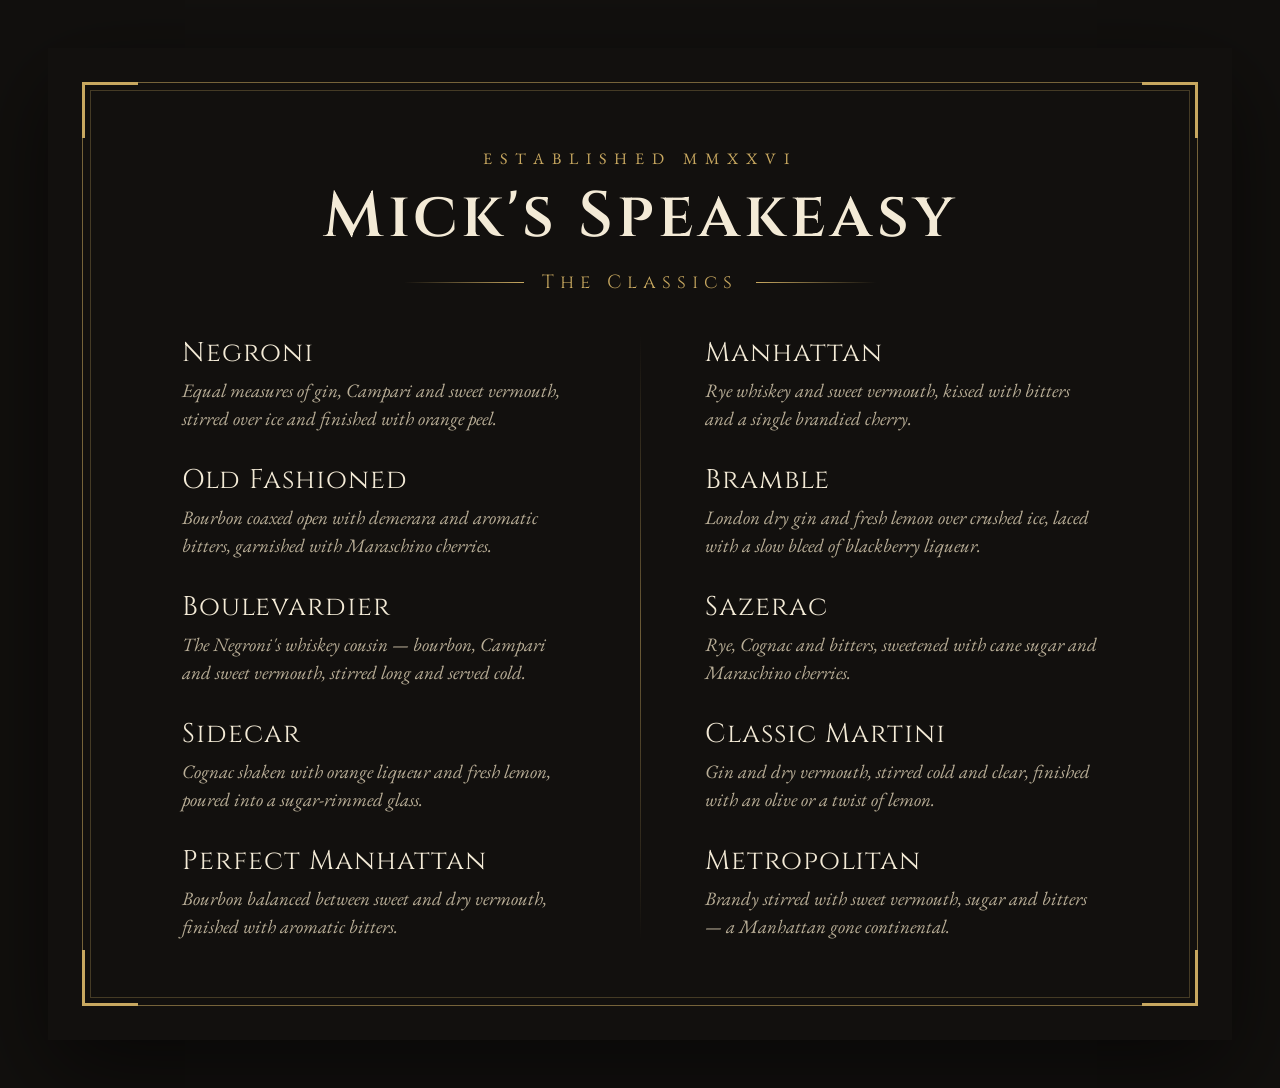
==== index.html @ f199bcb6 "Add Mick's Speakeasy cocktail menu site" ====
<!DOCTYPE html>
<html lang="en">
<head>
<meta charset="utf-8">
<meta name="viewport" content="width=device-width, initial-scale=1">
<title>Mick's Speakeasy — The Classics</title>
<link rel="preconnect" href="https://fonts.googleapis.com">
<link rel="preconnect" href="https://fonts.gstatic.com" crossorigin>
<link href="https://fonts.googleapis.com/css2?family=Cinzel:wght@400;500;600&family=EB+Garamond:ital@0;1&display=swap" rel="stylesheet">
<link rel="stylesheet" href="styles.css">
</head>
<body>
  <main class="menu">
    <div class="frame frame--outer"></div>
    <div class="frame frame--inner"></div>
    <span class="corner corner--tl"></span>
    <span class="corner corner--tr"></span>
    <span class="corner corner--bl"></span>
    <span class="corner corner--br"></span>

    <div class="menu__content">
      <header class="menu__header">
        <p class="menu__established">Established MMXXVI</p>
        <h1 class="menu__title">Mick's Speakeasy</h1>
        <div class="menu__subtitle">
          <span class="menu__rule menu__rule--left"></span>
          <span class="menu__section">The Classics</span>
          <span class="menu__rule menu__rule--right"></span>
        </div>
      </header>

      <div class="menu__columns">
        <ul class="menu__list">
          <li class="cocktail">
            <h2 class="cocktail__name">Negroni</h2>
            <p class="cocktail__desc">Equal measures of gin, Campari and sweet vermouth, stirred over ice and finished with orange peel.</p>
          </li>
          <li class="cocktail">
            <h2 class="cocktail__name">Old Fashioned</h2>
            <p class="cocktail__desc">Bourbon coaxed open with demerara and aromatic bitters, garnished with Maraschino cherries.</p>
          </li>
          <li class="cocktail">
            <h2 class="cocktail__name">Boulevardier</h2>
            <p class="cocktail__desc">The Negroni's whiskey cousin — bourbon, Campari and sweet vermouth, stirred long and served cold.</p>
          </li>
          <li class="cocktail">
            <h2 class="cocktail__name">Sidecar</h2>
            <p class="cocktail__desc">Cognac shaken with orange liqueur and fresh lemon, poured into a sugar-rimmed glass.</p>
          </li>
          <li class="cocktail">
            <h2 class="cocktail__name">Perfect Manhattan</h2>
            <p class="cocktail__desc">Bourbon balanced between sweet and dry vermouth, finished with aromatic bitters.</p>
          </li>
        </ul>

        <div class="menu__divider" aria-hidden="true"></div>

        <ul class="menu__list">
          <li class="cocktail">
            <h2 class="cocktail__name">Manhattan</h2>
            <p class="cocktail__desc">Rye whiskey and sweet vermouth, kissed with bitters and a single brandied cherry.</p>
          </li>
          <li class="cocktail">
            <h2 class="cocktail__name">Bramble</h2>
            <p class="cocktail__desc">London dry gin and fresh lemon over crushed ice, laced with a slow bleed of blackberry liqueur.</p>
          </li>
          <li class="cocktail">
            <h2 class="cocktail__name">Sazerac</h2>
            <p class="cocktail__desc">Rye, Cognac and bitters, sweetened with cane sugar and Maraschino cherries.</p>
          </li>
          <li class="cocktail">
            <h2 class="cocktail__name">Classic Martini</h2>
            <p class="cocktail__desc">Gin and dry vermouth, stirred cold and clear, finished with an olive or a twist of lemon.</p>
          </li>
          <li class="cocktail">
            <h2 class="cocktail__name">Metropolitan</h2>
            <p class="cocktail__desc">Brandy stirred with sweet vermouth, sugar and bitters — a Manhattan gone continental.</p>
          </li>
        </ul>
      </div>
    </div>
  </main>
</body>
</html>
---- styles.css ----
:root {
  --bg: #12100e;
  --gold: #c8a860;
  --gold-soft: rgba(200, 168, 96, 0.55);
  --gold-faint: rgba(200, 168, 96, 0.28);
  --cream: #f3ead6;
  --muted: #b9ae97;
}

* {
  margin: 0;
  padding: 0;
  box-sizing: border-box;
}

body {
  background: var(--bg);
  font-family: 'EB Garamond', serif;
  min-height: 100vh;
  display: flex;
  align-items: center;
  justify-content: center;
  padding: clamp(16px, 4vw, 48px);
}

.menu {
  position: relative;
  width: 100%;
  max-width: 1200px;
  background: var(--bg);
  box-shadow: 0 30px 90px rgba(0, 0, 0, 0.55);
}

.frame {
  position: absolute;
  pointer-events: none;
}

.frame--outer {
  inset: clamp(14px, 3vw, 34px);
  border: 1px solid var(--gold-soft);
}

.frame--inner {
  inset: clamp(18px, 3.6vw, 42px);
  border: 1px solid var(--gold-faint);
}

.corner {
  position: absolute;
  width: clamp(28px, 5vw, 56px);
  height: clamp(28px, 5vw, 56px);
  pointer-events: none;
}

.corner--tl {
  top: clamp(14px, 3vw, 34px);
  left: clamp(14px, 3vw, 34px);
  border-top: 3px solid var(--gold);
  border-left: 3px solid var(--gold);
}

.corner--tr {
  top: clamp(14px, 3vw, 34px);
  right: clamp(14px, 3vw, 34px);
  border-top: 3px solid var(--gold);
  border-right: 3px solid var(--gold);
}

.corner--bl {
  bottom: clamp(14px, 3vw, 34px);
  left: clamp(14px, 3vw, 34px);
  border-bottom: 3px solid var(--gold);
  border-left: 3px solid var(--gold);
}

.corner--br {
  bottom: clamp(14px, 3vw, 34px);
  right: clamp(14px, 3vw, 34px);
  border-bottom: 3px solid var(--gold);
  border-right: 3px solid var(--gold);
}

.menu__content {
  position: relative;
  padding: clamp(32px, 6vw, 58px) clamp(24px, 8vw, 92px);
  margin: clamp(18px, 3.6vw, 42px);
}

.menu__header {
  text-align: center;
  margin-bottom: clamp(24px, 4vw, 40px);
}

.menu__established {
  color: var(--gold);
  letter-spacing: 8px;
  font-size: clamp(11px, 1.6vw, 16px);
  text-transform: uppercase;
  margin-bottom: 16px;
}

.menu__title {
  font-family: 'Cinzel', serif;
  color: var(--cream);
  font-size: clamp(32px, 7vw, 64px);
  font-weight: 600;
  letter-spacing: 4px;
  line-height: 1;
}

.menu__subtitle {
  display: flex;
  align-items: center;
  justify-content: center;
  gap: 18px;
  margin-top: 20px;
}

.menu__rule {
  height: 1px;
  width: clamp(40px, 10vw, 120px);
}

.menu__rule--left {
  background: linear-gradient(90deg, transparent, var(--gold));
}

.menu__rule--right {
  background: linear-gradient(270deg, transparent, var(--gold));
}

.menu__section {
  color: var(--gold);
  font-family: 'Cinzel', serif;
  letter-spacing: 6px;
  font-size: clamp(13px, 2vw, 19px);
  white-space: nowrap;
}

.menu__columns {
  display: grid;
  grid-template-columns: 1fr 1px 1fr;
  column-gap: clamp(24px, 5vw, 64px);
}

.menu__divider {
  background: linear-gradient(var(--bg), rgba(200, 168, 96, 0.5), var(--bg));
}

.menu__list {
  list-style: none;
  display: flex;
  flex-direction: column;
  gap: 30px;
}

.cocktail__name {
  font-family: 'Cinzel', serif;
  color: var(--cream);
  font-size: clamp(20px, 3vw, 27px);
  letter-spacing: 1px;
  font-weight: 400;
}

.cocktail__desc {
  color: var(--muted);
  font-size: clamp(15px, 2vw, 19px);
  font-style: italic;
  margin-top: 6px;
  line-height: 1.45;
}

@media (max-width: 720px) {
  .menu__columns {
    grid-template-columns: 1fr;
  }

  .menu__divider {
    display: none;
  }

  .menu__list:first-of-type {
    margin-bottom: 8px;
  }

  .corner {
    display: none;
  }
}
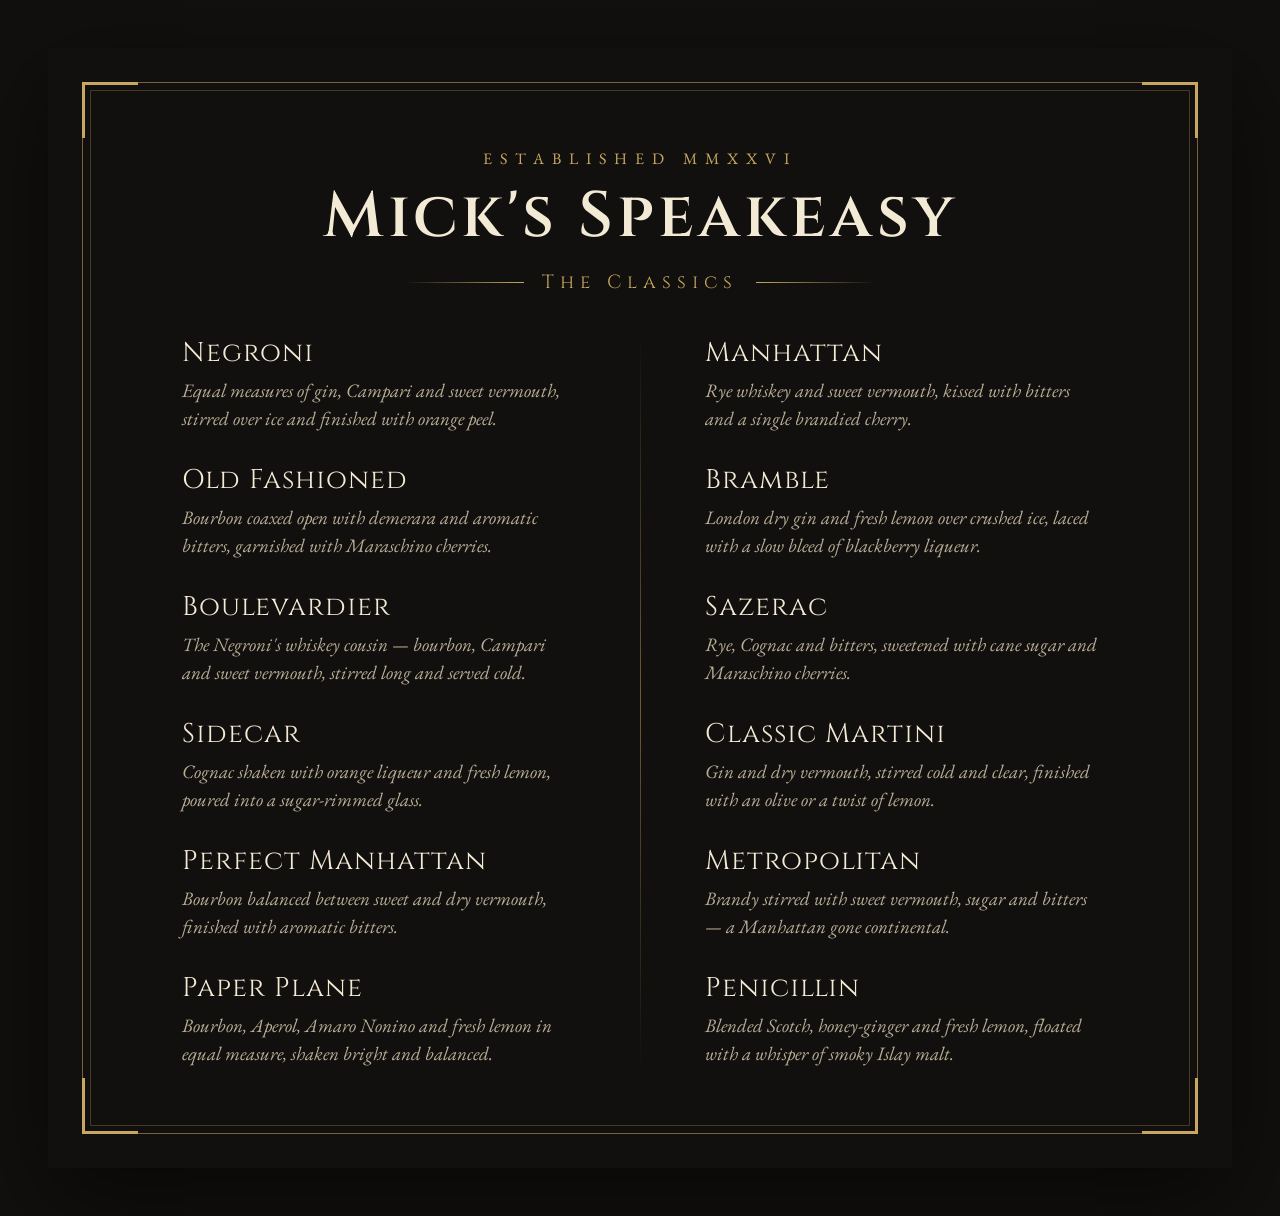
==== commit 5a1d3308: "Add Paper Plane and Penicillin cocktails to menu" ====
--- a/index.html
+++ b/index.html
@@ -4,6 +4,21 @@
 <meta charset="utf-8">
 <meta name="viewport" content="width=device-width, initial-scale=1">
 <title>Mick's Speakeasy — The Classics</title>
+<meta name="description" content="A menu of ten classic cocktails — Negroni, Old Fashioned, Manhattan, Sazerac and more — from Mick's Speakeasy.">
+
+<meta property="og:type" content="website">
+<meta property="og:url" content="https://nltmickc.github.io/micks-speakeasy/">
+<meta property="og:title" content="Mick's Speakeasy — The Classics">
+<meta property="og:description" content="A menu of ten classic cocktails — Negroni, Old Fashioned, Manhattan, Sazerac and more — from Mick's Speakeasy.">
+<meta property="og:image" content="https://nltmickc.github.io/micks-speakeasy/og-image.png">
+<meta property="og:image:width" content="1200">
+<meta property="og:image:height" content="630">
+
+<meta name="twitter:card" content="summary_large_image">
+<meta name="twitter:title" content="Mick's Speakeasy — The Classics">
+<meta name="twitter:description" content="A menu of ten classic cocktails — Negroni, Old Fashioned, Manhattan, Sazerac and more — from Mick's Speakeasy.">
+<meta name="twitter:image" content="https://nltmickc.github.io/micks-speakeasy/og-image.png">
+
 <link rel="preconnect" href="https://fonts.googleapis.com">
 <link rel="preconnect" href="https://fonts.gstatic.com" crossorigin>
 <link href="https://fonts.googleapis.com/css2?family=Cinzel:wght@400;500;600&family=EB+Garamond:ital@0;1&display=swap" rel="stylesheet">
@@ -51,6 +66,10 @@
             <h2 class="cocktail__name">Perfect Manhattan</h2>
             <p class="cocktail__desc">Bourbon balanced between sweet and dry vermouth, finished with aromatic bitters.</p>
           </li>
+          <li class="cocktail">
+            <h2 class="cocktail__name">Paper Plane</h2>
+            <p class="cocktail__desc">Bourbon, Aperol, Amaro Nonino and fresh lemon in equal measure, shaken bright and balanced.</p>
+          </li>
         </ul>
 
         <div class="menu__divider" aria-hidden="true"></div>
@@ -76,6 +95,10 @@
             <h2 class="cocktail__name">Metropolitan</h2>
             <p class="cocktail__desc">Brandy stirred with sweet vermouth, sugar and bitters — a Manhattan gone continental.</p>
           </li>
+          <li class="cocktail">
+            <h2 class="cocktail__name">Penicillin</h2>
+            <p class="cocktail__desc">Blended Scotch, honey-ginger and fresh lemon, floated with a whisper of smoky Islay malt.</p>
+          </li>
         </ul>
       </div>
     </div>
--- a/styles.css
+++ b/styles.css
@@ -187,4 +187,9 @@
   .corner {
     display: none;
   }
+
+  .cocktail__desc {
+    color: #dcd3bf;
+    font-size: 20px;
+  }
 }
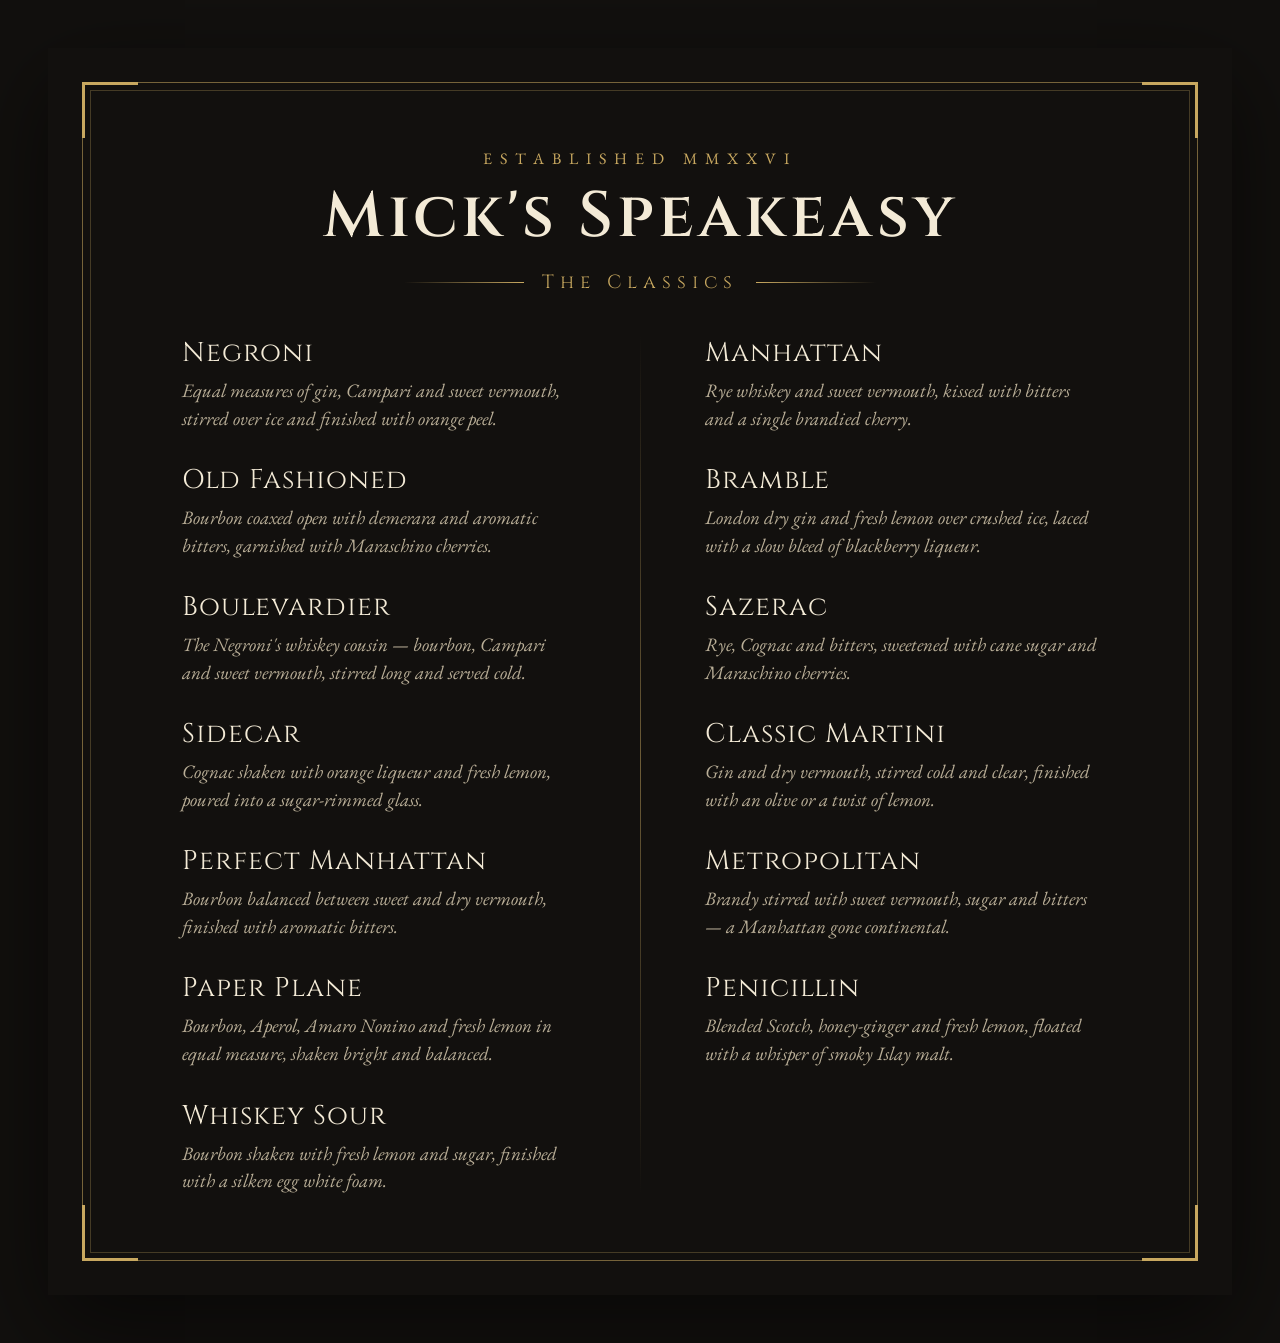
==== commit 739b0b26: "Add Whiskey Sour to menu and recipes" ====
--- a/index.html
+++ b/index.html
@@ -47,28 +47,32 @@
       <div class="menu__columns">
         <ul class="menu__list">
           <li class="cocktail">
-            <h2 class="cocktail__name">Negroni</h2>
+            <h2 class="cocktail__name"><a class="cocktail__link" href="recipes.html#negroni">Negroni</a></h2>
             <p class="cocktail__desc">Equal measures of gin, Campari and sweet vermouth, stirred over ice and finished with orange peel.</p>
           </li>
           <li class="cocktail">
-            <h2 class="cocktail__name">Old Fashioned</h2>
+            <h2 class="cocktail__name"><a class="cocktail__link" href="recipes.html#old-fashioned">Old Fashioned</a></h2>
             <p class="cocktail__desc">Bourbon coaxed open with demerara and aromatic bitters, garnished with Maraschino cherries.</p>
           </li>
           <li class="cocktail">
-            <h2 class="cocktail__name">Boulevardier</h2>
+            <h2 class="cocktail__name"><a class="cocktail__link" href="recipes.html#boulevardier">Boulevardier</a></h2>
             <p class="cocktail__desc">The Negroni's whiskey cousin — bourbon, Campari and sweet vermouth, stirred long and served cold.</p>
           </li>
           <li class="cocktail">
-            <h2 class="cocktail__name">Sidecar</h2>
+            <h2 class="cocktail__name"><a class="cocktail__link" href="recipes.html#sidecar">Sidecar</a></h2>
             <p class="cocktail__desc">Cognac shaken with orange liqueur and fresh lemon, poured into a sugar-rimmed glass.</p>
           </li>
           <li class="cocktail">
-            <h2 class="cocktail__name">Perfect Manhattan</h2>
+            <h2 class="cocktail__name"><a class="cocktail__link" href="recipes.html#perfect-manhattan">Perfect Manhattan</a></h2>
             <p class="cocktail__desc">Bourbon balanced between sweet and dry vermouth, finished with aromatic bitters.</p>
           </li>
           <li class="cocktail">
-            <h2 class="cocktail__name">Paper Plane</h2>
+            <h2 class="cocktail__name"><a class="cocktail__link" href="recipes.html#paper-plane">Paper Plane</a></h2>
             <p class="cocktail__desc">Bourbon, Aperol, Amaro Nonino and fresh lemon in equal measure, shaken bright and balanced.</p>
+          </li>
+          <li class="cocktail">
+            <h2 class="cocktail__name"><a class="cocktail__link" href="recipes.html#whiskey-sour">Whiskey Sour</a></h2>
+            <p class="cocktail__desc">Bourbon shaken with fresh lemon and sugar, finished with a silken egg white foam.</p>
           </li>
         </ul>
 
@@ -76,27 +80,27 @@
 
         <ul class="menu__list">
           <li class="cocktail">
-            <h2 class="cocktail__name">Manhattan</h2>
+            <h2 class="cocktail__name"><a class="cocktail__link" href="recipes.html#manhattan">Manhattan</a></h2>
             <p class="cocktail__desc">Rye whiskey and sweet vermouth, kissed with bitters and a single brandied cherry.</p>
           </li>
           <li class="cocktail">
-            <h2 class="cocktail__name">Bramble</h2>
+            <h2 class="cocktail__name"><a class="cocktail__link" href="recipes.html#bramble">Bramble</a></h2>
             <p class="cocktail__desc">London dry gin and fresh lemon over crushed ice, laced with a slow bleed of blackberry liqueur.</p>
           </li>
           <li class="cocktail">
-            <h2 class="cocktail__name">Sazerac</h2>
+            <h2 class="cocktail__name"><a class="cocktail__link" href="recipes.html#sazerac">Sazerac</a></h2>
             <p class="cocktail__desc">Rye, Cognac and bitters, sweetened with cane sugar and Maraschino cherries.</p>
           </li>
           <li class="cocktail">
-            <h2 class="cocktail__name">Classic Martini</h2>
+            <h2 class="cocktail__name"><a class="cocktail__link" href="recipes.html#classic-martini">Classic Martini</a></h2>
             <p class="cocktail__desc">Gin and dry vermouth, stirred cold and clear, finished with an olive or a twist of lemon.</p>
           </li>
           <li class="cocktail">
-            <h2 class="cocktail__name">Metropolitan</h2>
+            <h2 class="cocktail__name"><a class="cocktail__link" href="recipes.html#metropolitan">Metropolitan</a></h2>
             <p class="cocktail__desc">Brandy stirred with sweet vermouth, sugar and bitters — a Manhattan gone continental.</p>
           </li>
           <li class="cocktail">
-            <h2 class="cocktail__name">Penicillin</h2>
+            <h2 class="cocktail__name"><a class="cocktail__link" href="recipes.html#penicillin">Penicillin</a></h2>
             <p class="cocktail__desc">Blended Scotch, honey-ginger and fresh lemon, floated with a whisper of smoky Islay malt.</p>
           </li>
         </ul>
--- a/styles.css
+++ b/styles.css
@@ -171,6 +171,79 @@
   line-height: 1.45;
 }
 
+.cocktail__link {
+  color: inherit;
+  text-decoration: none;
+  border-bottom: 1px solid transparent;
+  transition: color 0.2s ease, border-color 0.2s ease;
+}
+
+.cocktail__link:hover,
+.cocktail__link:focus-visible {
+  color: var(--gold);
+  border-bottom-color: var(--gold-soft);
+}
+
+.back-link {
+  color: var(--gold);
+  text-decoration: none;
+  border-bottom: 1px solid var(--gold-soft);
+}
+
+.back-link:hover,
+.back-link:focus-visible {
+  color: var(--cream);
+  border-bottom-color: var(--gold);
+}
+
+.recipe__grid {
+  display: grid;
+  grid-template-columns: repeat(2, 1fr);
+  column-gap: clamp(24px, 5vw, 64px);
+  row-gap: clamp(28px, 4vw, 40px);
+}
+
+.recipe {
+  border-top: 1px solid var(--gold-faint);
+  padding-top: 18px;
+}
+
+.recipe__name {
+  font-family: 'Cinzel', serif;
+  color: var(--cream);
+  font-size: clamp(19px, 2.6vw, 24px);
+  letter-spacing: 1px;
+  font-weight: 400;
+  margin-bottom: 10px;
+}
+
+.recipe__ingredients {
+  list-style: none;
+  color: var(--muted);
+  font-size: clamp(14px, 1.8vw, 17px);
+  line-height: 1.6;
+  margin-bottom: 10px;
+}
+
+.recipe__method {
+  color: var(--muted);
+  font-size: clamp(14px, 1.8vw, 17px);
+  font-style: italic;
+  line-height: 1.55;
+}
+
+@media (max-width: 720px) {
+  .recipe__grid {
+    grid-template-columns: 1fr;
+  }
+
+  .recipe__ingredients,
+  .recipe__method {
+    color: #dcd3bf;
+    font-size: 18px;
+  }
+}
+
 @media (max-width: 720px) {
   .menu__columns {
     grid-template-columns: 1fr;
@@ -181,7 +254,7 @@
   }
 
   .menu__list:first-of-type {
-    margin-bottom: 8px;
+    margin-bottom: 30px;
   }
 
   .corner {
